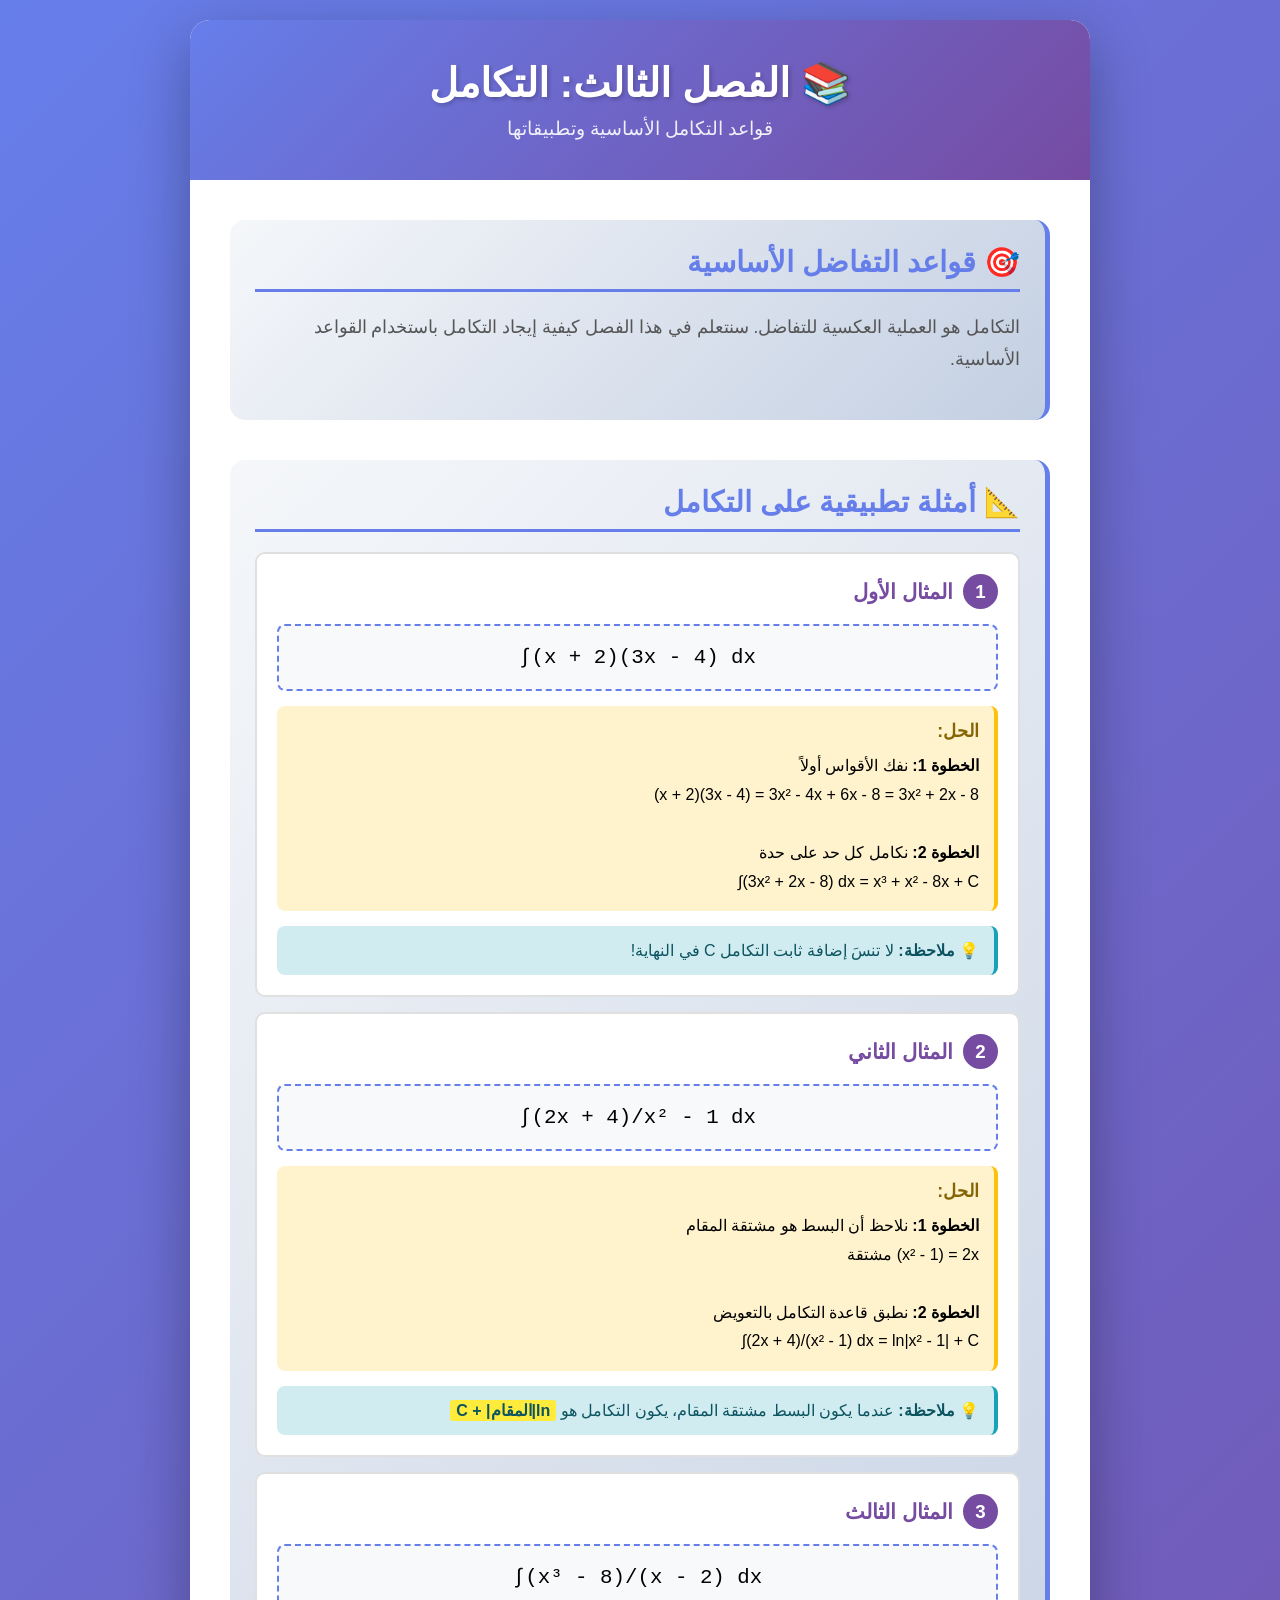
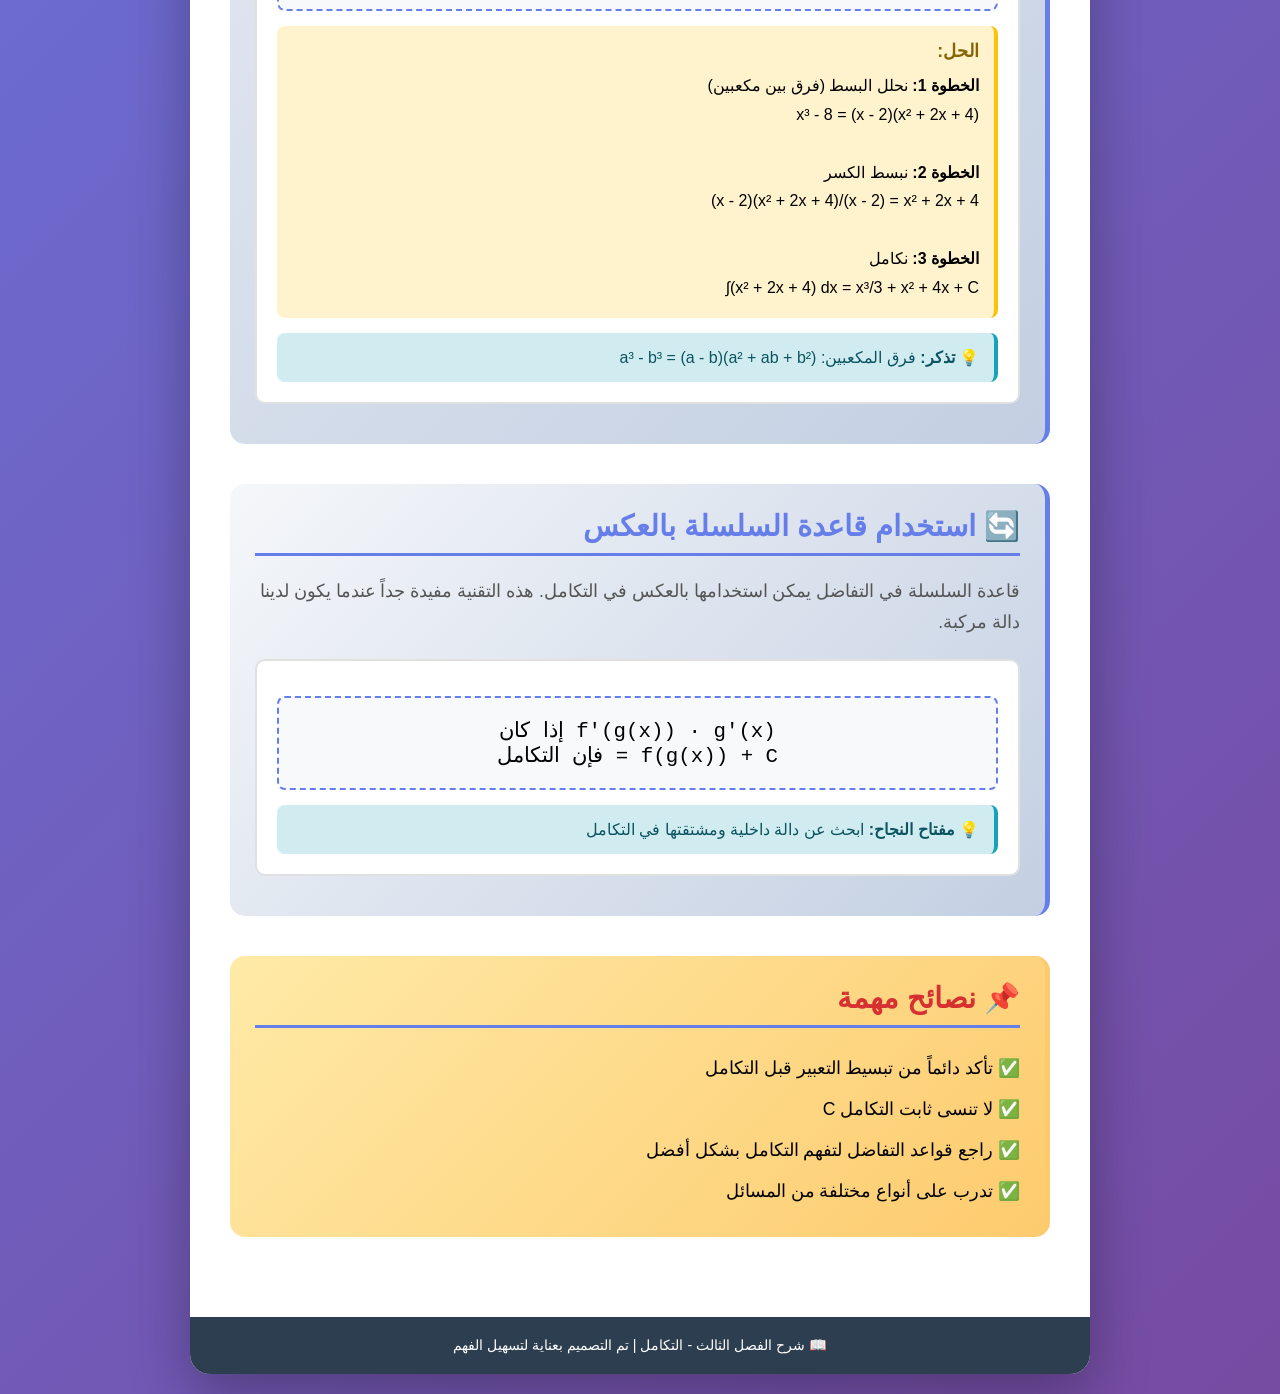
==== Math1/integration-chapter-ar.html @ d40f274a "Add files via upload" ====
<!DOCTYPE html>
<html lang="ar" dir="rtl">
<head>
    <meta charset="UTF-8">
    <meta name="viewport" content="width=device-width, initial-scale=1.0">
    <title>الفصل الثالث: التكامل</title>
    <style>
        * {
            margin: 0;
            padding: 0;
            box-sizing: border-box;
        }

        body {
            font-family: 'Segoe UI', Tahoma, Geneva, Verdana, sans-serif;
            background: linear-gradient(135deg, #667eea 0%, #764ba2 100%);
            min-height: 100vh;
            padding: 20px;
            direction: rtl;
        }

        .container {
            max-width: 900px;
            margin: 0 auto;
            background: white;
            border-radius: 20px;
            box-shadow: 0 20px 60px rgba(0,0,0,0.3);
            overflow: hidden;
            animation: fadeIn 0.6s ease-in;
        }

        @keyframes fadeIn {
            from {
                opacity: 0;
                transform: translateY(30px);
            }
            to {
                opacity: 1;
                transform: translateY(0);
            }
        }

        header {
            background: linear-gradient(135deg, #667eea 0%, #764ba2 100%);
            color: white;
            padding: 40px;
            text-align: center;
        }

        header h1 {
            font-size: 2.5em;
            margin-bottom: 10px;
            text-shadow: 2px 2px 4px rgba(0,0,0,0.2);
        }

        header p {
            font-size: 1.2em;
            opacity: 0.9;
        }

        .content {
            padding: 40px;
        }

        .section {
            margin-bottom: 40px;
            padding: 25px;
            background: linear-gradient(135deg, #f5f7fa 0%, #c3cfe2 100%);
            border-radius: 15px;
            border-right: 5px solid #667eea;
            transition: transform 0.3s ease, box-shadow 0.3s ease;
        }

        .section:hover {
            transform: translateX(-5px);
            box-shadow: 0 10px 30px rgba(0,0,0,0.15);
        }

        .section h2 {
            color: #667eea;
            font-size: 1.8em;
            margin-bottom: 20px;
            padding-bottom: 10px;
            border-bottom: 3px solid #667eea;
        }

        .rule-box {
            background: white;
            padding: 20px;
            margin: 15px 0;
            border-radius: 10px;
            border: 2px solid #e0e0e0;
            transition: all 0.3s ease;
        }

        .rule-box:hover {
            border-color: #667eea;
            box-shadow: 0 5px 15px rgba(102, 126, 234, 0.2);
        }

        .rule-title {
            font-size: 1.3em;
            color: #764ba2;
            font-weight: bold;
            margin-bottom: 15px;
            display: flex;
            align-items: center;
        }

        .rule-title span {
            background: #764ba2;
            color: white;
            width: 35px;
            height: 35px;
            border-radius: 50%;
            display: inline-flex;
            align-items: center;
            justify-content: center;
            margin-left: 10px;
            font-size: 0.9em;
        }

        .formula {
            background: #f8f9fa;
            padding: 20px;
            border-radius: 8px;
            font-size: 1.3em;
            text-align: center;
            margin: 15px 0;
            border: 2px dashed #667eea;
            font-family: 'Courier New', monospace;
            direction: ltr;
        }

        .example {
            background: #fff3cd;
            padding: 15px;
            border-radius: 8px;
            margin-top: 15px;
            border-right: 4px solid #ffc107;
        }

        .example-title {
            font-weight: bold;
            color: #856404;
            margin-bottom: 10px;
            font-size: 1.1em;
        }

        .note {
            background: #d1ecf1;
            padding: 15px;
            border-radius: 8px;
            margin-top: 15px;
            border-right: 4px solid #17a2b8;
            color: #0c5460;
        }

        .highlight {
            background: #ffeb3b;
            padding: 2px 6px;
            border-radius: 3px;
            font-weight: bold;
        }

        footer {
            background: #2c3e50;
            color: white;
            text-align: center;
            padding: 20px;
            font-size: 0.9em;
        }

        @media (max-width: 768px) {
            header h1 {
                font-size: 1.8em;
            }
            
            .content {
                padding: 20px;
            }
            
            .section {
                padding: 15px;
            }
        }
    </style>
</head>
<body>
    <div class="container">
        <header>
            <h1>📚 الفصل الثالث: التكامل</h1>
            <p>قواعد التكامل الأساسية وتطبيقاتها</p>
        </header>

        <div class="content">
            <div class="section">
                <h2>🎯 قواعد التفاضل الأساسية</h2>
                <p style="font-size: 1.1em; line-height: 1.8; color: #555; margin-bottom: 20px;">
                    التكامل هو العملية العكسية للتفاضل. سنتعلم في هذا الفصل كيفية إيجاد التكامل باستخدام القواعد الأساسية.
                </p>
            </div>

            <div class="section">
                <h2>📐 أمثلة تطبيقية على التكامل</h2>

                <div class="rule-box">
                    <div class="rule-title">
                        <span>1</span>
                        المثال الأول
                    </div>
                    <div class="formula">
                        ∫(x + 2)(3x - 4) dx
                    </div>
                    <div class="example">
                        <div class="example-title">الحل:</div>
                        <p style="line-height: 1.8;">
                            <strong>الخطوة 1:</strong> نفك الأقواس أولاً<br>
                            <span style="direction: ltr; display: inline-block;">(x + 2)(3x - 4) = 3x² - 4x + 6x - 8 = 3x² + 2x - 8</span><br><br>
                            <strong>الخطوة 2:</strong> نكامل كل حد على حدة<br>
                            <span style="direction: ltr; display: inline-block;">∫(3x² + 2x - 8) dx = x³ + x² - 8x + C</span>
                        </p>
                    </div>
                    <div class="note">
                        💡 <strong>ملاحظة:</strong> لا تنسَ إضافة ثابت التكامل C في النهاية!
                    </div>
                </div>

                <div class="rule-box">
                    <div class="rule-title">
                        <span>2</span>
                        المثال الثاني
                    </div>
                    <div class="formula">
                        ∫(2x + 4)/x² - 1 dx
                    </div>
                    <div class="example">
                        <div class="example-title">الحل:</div>
                        <p style="line-height: 1.8;">
                            <strong>الخطوة 1:</strong> نلاحظ أن البسط هو مشتقة المقام<br>
                            <span style="direction: ltr; display: inline-block;">مشتقة (x² - 1) = 2x</span><br><br>
                            <strong>الخطوة 2:</strong> نطبق قاعدة التكامل بالتعويض<br>
                            <span style="direction: ltr; display: inline-block;">∫(2x + 4)/(x² - 1) dx = ln|x² - 1| + C</span>
                        </p>
                    </div>
                    <div class="note">
                        💡 <strong>ملاحظة:</strong> عندما يكون البسط مشتقة المقام، يكون التكامل هو <span class="highlight">ln|المقام| + C</span>
                    </div>
                </div>

                <div class="rule-box">
                    <div class="rule-title">
                        <span>3</span>
                        المثال الثالث
                    </div>
                    <div class="formula">
                        ∫(x³ - 8)/(x - 2) dx
                    </div>
                    <div class="example">
                        <div class="example-title">الحل:</div>
                        <p style="line-height: 1.8;">
                            <strong>الخطوة 1:</strong> نحلل البسط (فرق بين مكعبين)<br>
                            <span style="direction: ltr; display: inline-block;">x³ - 8 = (x - 2)(x² + 2x + 4)</span><br><br>
                            <strong>الخطوة 2:</strong> نبسط الكسر<br>
                            <span style="direction: ltr; display: inline-block;">(x - 2)(x² + 2x + 4)/(x - 2) = x² + 2x + 4</span><br><br>
                            <strong>الخطوة 3:</strong> نكامل<br>
                            <span style="direction: ltr; display: inline-block;">∫(x² + 2x + 4) dx = x³/3 + x² + 4x + C</span>
                        </p>
                    </div>
                    <div class="note">
                        💡 <strong>تذكر:</strong> فرق المكعبين: a³ - b³ = (a - b)(a² + ab + b²)
                    </div>
                </div>
            </div>

            <div class="section">
                <h2>🔄 استخدام قاعدة السلسلة بالعكس</h2>
                <p style="font-size: 1.1em; line-height: 1.8; color: #555; margin-bottom: 20px;">
                    قاعدة السلسلة في التفاضل يمكن استخدامها بالعكس في التكامل. هذه التقنية مفيدة جداً عندما يكون لدينا دالة مركبة.
                </p>
                <div class="rule-box">
                    <div class="formula">
                        إذا كان f'(g(x)) · g'(x)<br>
                        فإن التكامل = f(g(x)) + C
                    </div>
                    <div class="note">
                        💡 <strong>مفتاح النجاح:</strong> ابحث عن دالة داخلية ومشتقتها في التكامل
                    </div>
                </div>
            </div>

            <div class="section" style="background: linear-gradient(135deg, #ffeaa7 0%, #fdcb6e 100%); border-right-color: #fdcb6e;">
                <h2 style="color: #d63031;">📌 نصائح مهمة</h2>
                <ul style="list-style: none; padding: 0;">
                    <li style="padding: 10px 0; font-size: 1.1em;">✅ تأكد دائماً من تبسيط التعبير قبل التكامل</li>
                    <li style="padding: 10px 0; font-size: 1.1em;">✅ لا تنسى ثابت التكامل C</li>
                    <li style="padding: 10px 0; font-size: 1.1em;">✅ راجع قواعد التفاضل لتفهم التكامل بشكل أفضل</li>
                    <li style="padding: 10px 0; font-size: 1.1em;">✅ تدرب على أنواع مختلفة من المسائل</li>
                </ul>
            </div>
        </div>

        <footer>
            <p>📖 شرح الفصل الثالث - التكامل | تم التصميم بعناية لتسهيل الفهم</p>
        </footer>
    </div>
</body>
</html>
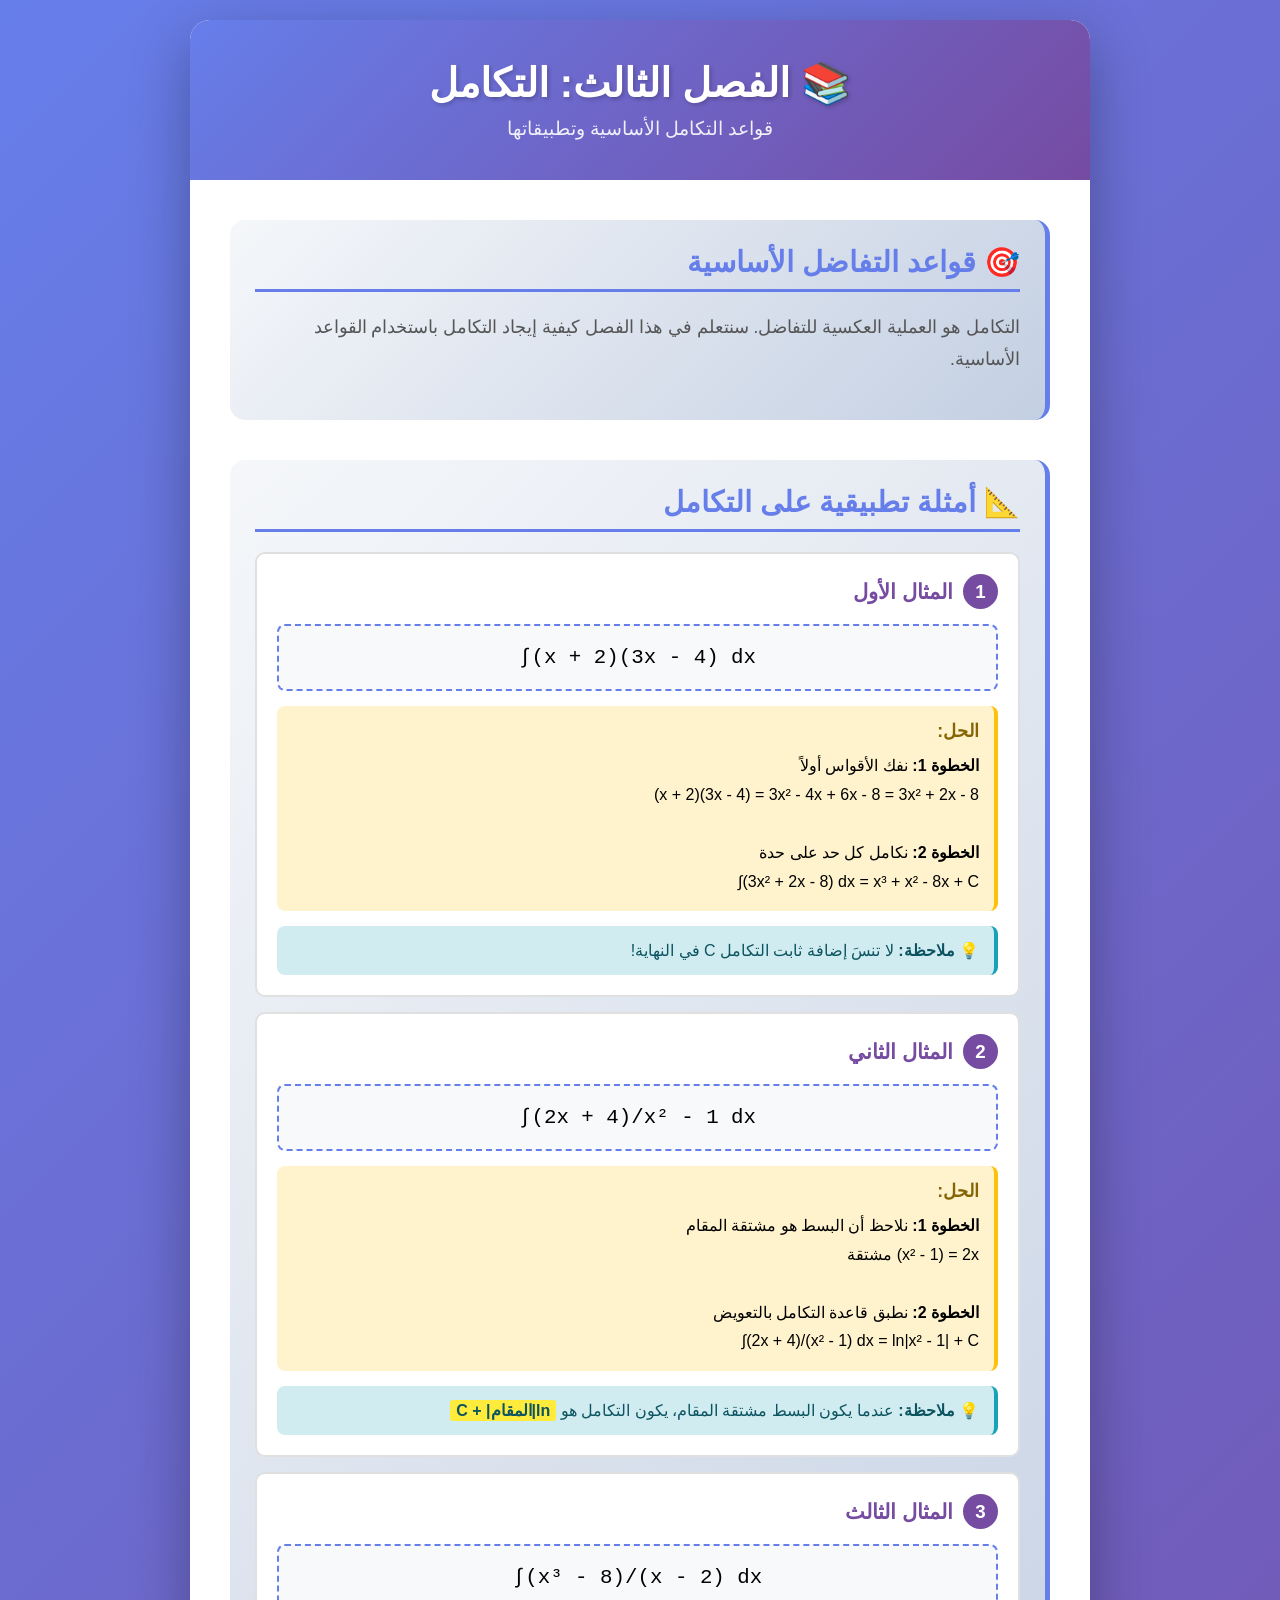
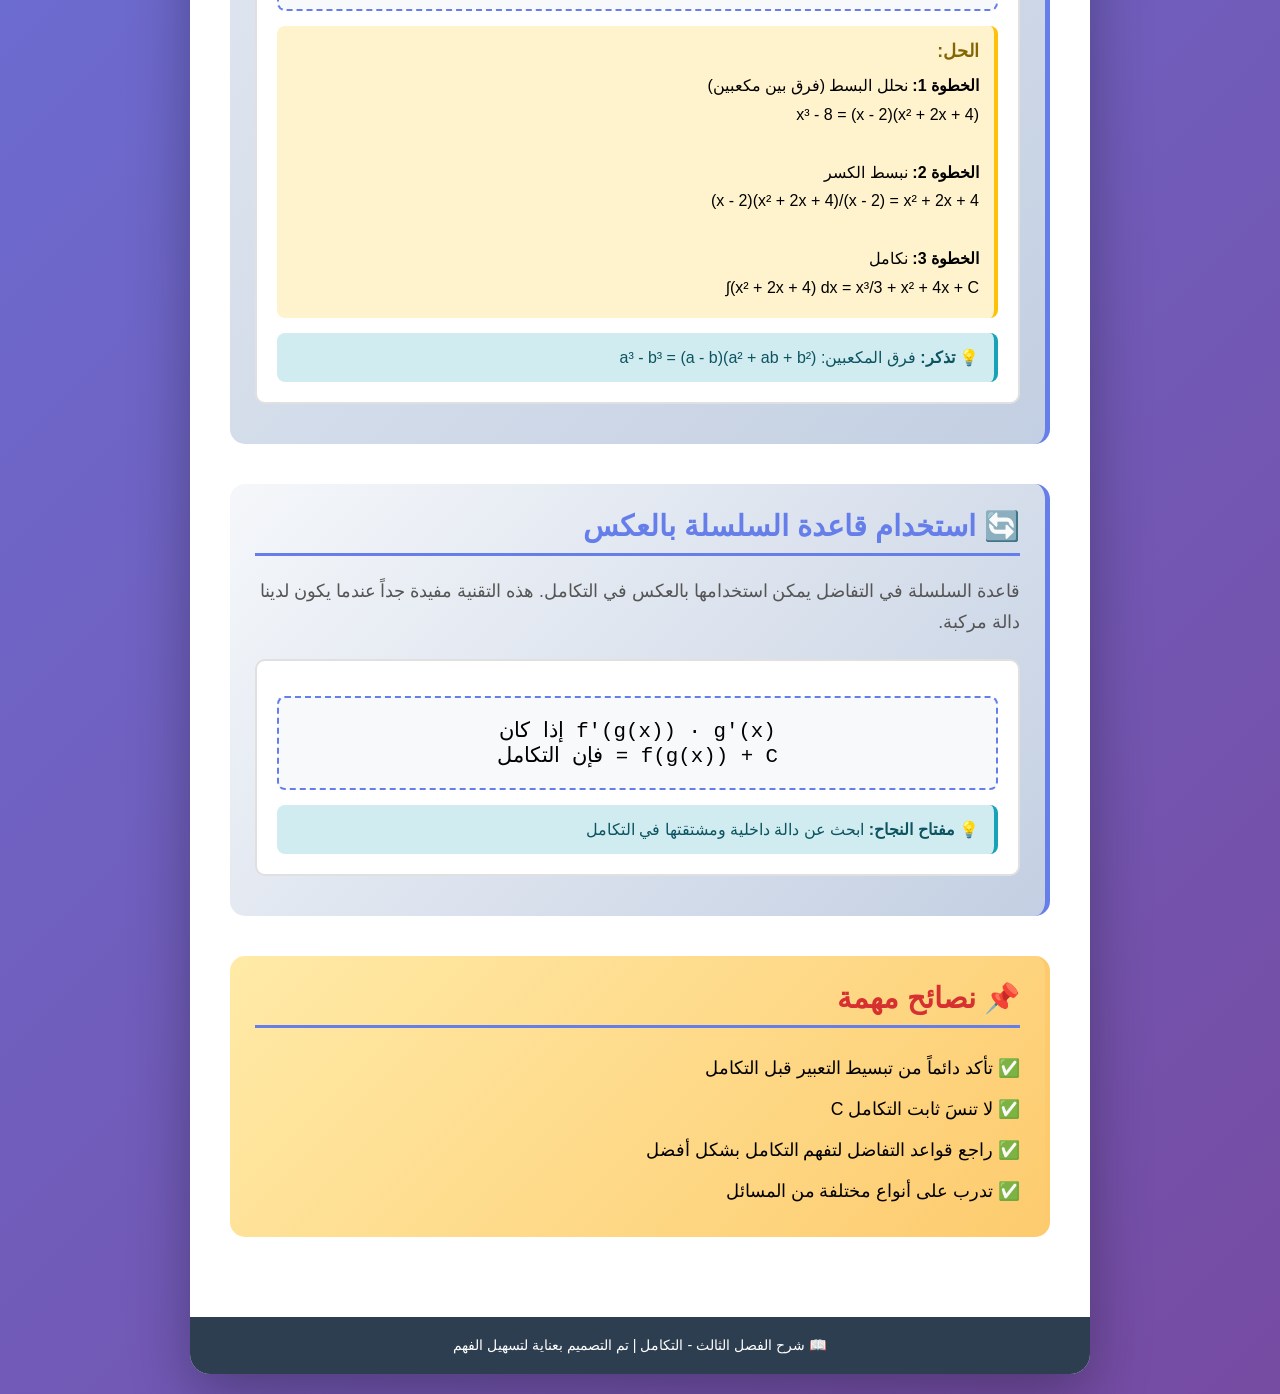
==== commit 5ea3ee36: "Update integration-chapter-ar.html" ====
--- a/Math1/integration-chapter-ar.html
+++ b/Math1/integration-chapter-ar.html
@@ -293,7 +293,7 @@
                 <h2 style="color: #d63031;">📌 نصائح مهمة</h2>
                 <ul style="list-style: none; padding: 0;">
                     <li style="padding: 10px 0; font-size: 1.1em;">✅ تأكد دائماً من تبسيط التعبير قبل التكامل</li>
-                    <li style="padding: 10px 0; font-size: 1.1em;">✅ لا تنسى ثابت التكامل C</li>
+                    <li style="padding: 10px 0; font-size: 1.1em;">✅ لا تنسَ ثابت التكامل C</li>
                     <li style="padding: 10px 0; font-size: 1.1em;">✅ راجع قواعد التفاضل لتفهم التكامل بشكل أفضل</li>
                     <li style="padding: 10px 0; font-size: 1.1em;">✅ تدرب على أنواع مختلفة من المسائل</li>
                 </ul>
@@ -305,4 +305,4 @@
         </footer>
     </div>
 </body>
-</html>+</html>
